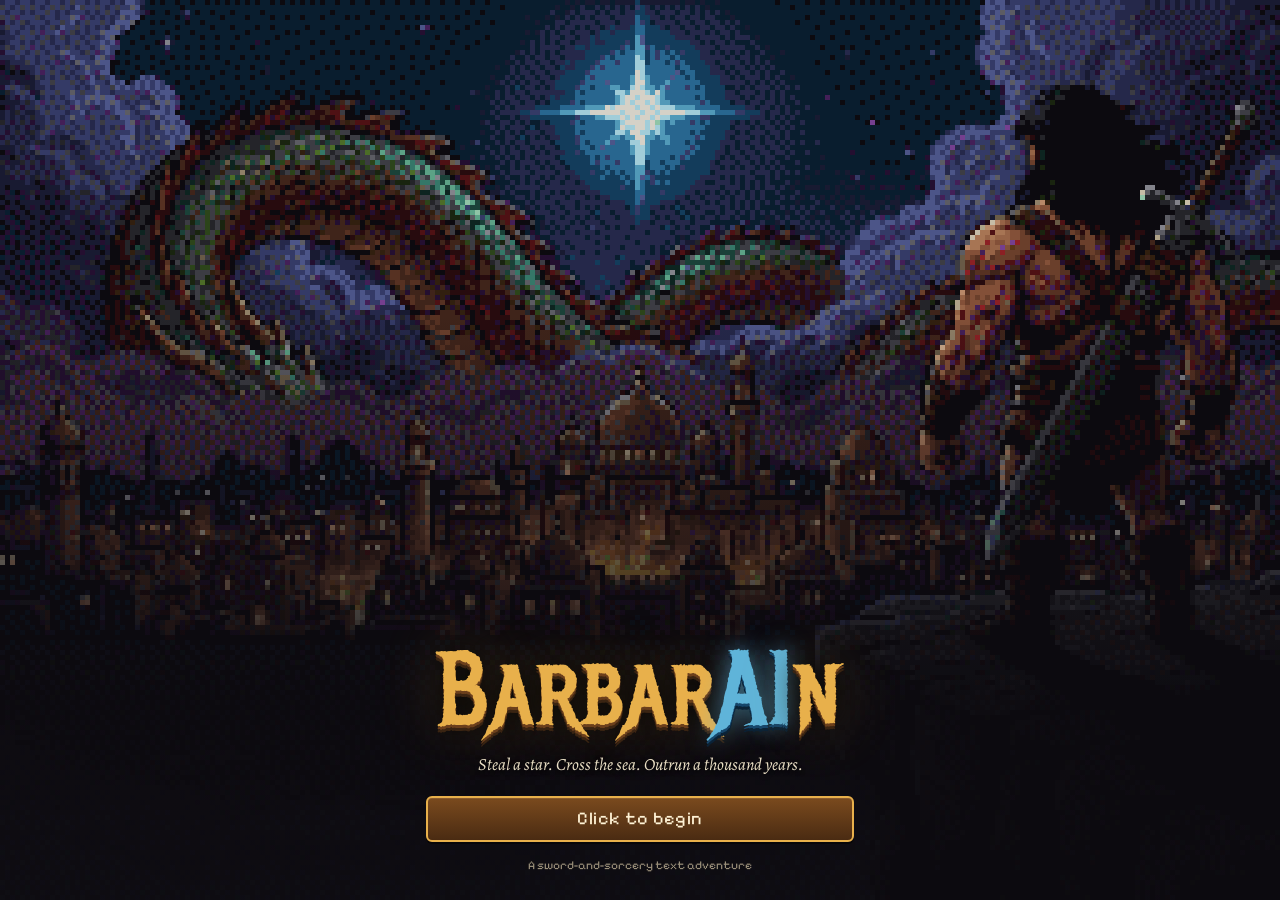
==== game/index.html @ 77c01e41 "BarbarAIn: sword-and-sorcery text adventure RPG (gamegen v6 run) Five chapters, three endings (C gat" ====
<!doctype html>
<html lang="en">
<head>
<meta charset="utf-8">
<meta name="viewport" content="width=device-width, initial-scale=1, viewport-fit=cover">
<title>BarbarAIn: a sword-and-sorcery text adventure RPG</title>
<meta name="description" content="Steal a star, cross the sea, outrun a thousand years and kill the dragon between worlds. A 16-bit text adventure RPG of the Hyborian Age, for desktop and phone.">
<meta name="theme-color" content="#0e0c12">
<link rel="icon" type="image/png" href="favicon.png">
<link rel="apple-touch-icon" href="apple-touch-icon.png">
<link rel="manifest" href="manifest.webmanifest">
<meta property="og:type" content="website">
<meta property="og:title" content="BarbarAIn">
<meta property="og:description" content="Steal a star, cross the sea, outrun a thousand years and kill the dragon between worlds. A 16-bit sword-and-sorcery text adventure RPG.">
<meta property="og:image" content="social-card.jpg">
<meta property="og:image:width" content="1200">
<meta property="og:image:height" content="630">
<meta property="og:image:alt" content="BarbarAIn: a Cimmerian barbarian above the city of Shadizar under a blue star">
<meta name="twitter:card" content="summary_large_image">
<meta name="twitter:title" content="BarbarAIn">
<meta name="twitter:description" content="A 16-bit sword-and-sorcery text adventure RPG of the Hyborian Age.">
<meta name="twitter:image" content="social-card.jpg">
<link rel="preload" href="fonts/MetalMania-Regular.woff2" as="font" type="font/woff2" crossorigin>
<link rel="preload" href="fonts/Alegreya.woff2" as="font" type="font/woff2" crossorigin>
<link rel="preload" href="fonts/PixelifySans.woff2" as="font" type="font/woff2" crossorigin>
<link rel="preload" href="assets/bg/bg-title.png" as="image">
<link rel="stylesheet" href="styles.css">
</head>
<body>
<div id="app" class="booting">
  <!-- Title -->
  <section id="title" class="screen" aria-label="Title">
    <div id="title-art"></div>
    <div id="title-inner">
      <h1 id="logo">Barbar<span>AI</span>n</h1>
      <p id="tagline">Steal a star. Cross the sea. Outrun a thousand years.</p>
      <div id="title-menu"></div>
      <p id="title-foot"></p>
    </div>
  </section>

  <!-- Game -->
  <section id="game" class="screen" aria-label="Game">
    <header id="topbar">
      <div id="chap-name"></div>
      <div id="gold"></div>
      <button id="btn-menu" class="iconbtn" data-act="menu" aria-label="Menu"></button>
    </header>
    <div id="main">
      <div id="left">
        <div id="scene-wrap">
          <canvas id="scene" width="320" height="180"></canvas>
          <div id="scene-fx"></div>
          <div id="room-label"></div>
          <div id="speaker"></div>
          <button id="scene-toggle" class="iconbtn small" data-act="scene-toggle" aria-label="Show or hide the picture"></button>
        </div>
        <div id="party"></div>
        <div id="log" aria-live="polite"></div>
      </div>
      <div id="right">
        <div id="party-wide"></div>
        <div id="dock">
          <nav id="tabs"></nav>
          <div id="dock-body"></div>
        </div>
        <form id="cmd" autocomplete="off">
          <input id="cmd-input" type="text" placeholder="Type a command: look, n, take rope…" aria-label="Command">
        </form>
      </div>
    </div>
  </section>

  <div id="modal" class="hidden" role="dialog" aria-modal="true">
    <div id="modal-panel">
      <header id="modal-head"><h2 id="modal-title"></h2><button id="modal-close" class="iconbtn" data-act="modal-close" aria-label="Close"></button></header>
      <div id="modal-body"></div>
    </div>
  </div>
  <div id="card" class="hidden"></div>
  <div id="toasts"></div>
</div>
<script type="module" src="src/main.js"></script>
</body>
</html>
---- game/styles.css ----
@font-face { font-family: 'Metal Mania'; src: url(fonts/MetalMania-Regular.woff2) format('woff2'); font-display: block; }
@font-face { font-family: 'Alegreya'; src: url(fonts/Alegreya.woff2) format('woff2'); font-weight: 400 900; font-display: block; }
@font-face { font-family: 'Alegreya'; src: url(fonts/Alegreya-Italic.woff2) format('woff2'); font-style: italic; font-weight: 400 900; font-display: block; }
@font-face { font-family: 'Pixelify Sans'; src: url(fonts/PixelifySans.woff2) format('woff2'); font-weight: 400 700; font-display: block; }

:root {
  --ink: #0e0c12;
  --night: #1c1f3a;
  --night2: #14162b;
  --panel: #1a1520;
  --panel2: #241c26;
  --leather: #3a2618;
  --bronze: #a8622c;
  --bronze-l: #c9773a;
  --gold: #e8b04b;
  --gold-l: #f6d98a;
  --bone: #e9dec4;
  --bone-d: #a8977a;
  --red: #a3262a;
  --red-l: #d0503f;
  --verd: #3e8c7a;
  --verd-l: #6cbf9e;
  --blue: #5fb4d9;
  --violet: #8a4aa8;
  --text: #e9dec4;
  --dim: #9a8f7a;
  --safe-t: env(safe-area-inset-top, 0px);
  --safe-b: env(safe-area-inset-bottom, 0px);
  --safe-l: env(safe-area-inset-left, 0px);
  --safe-r: env(safe-area-inset-right, 0px);
  --prose: 17px;
  --ui: 'Pixelify Sans', ui-monospace, monospace;
  --serif: 'Alegreya', Georgia, serif;
  --display: 'Metal Mania', 'Alegreya', serif;
}

* { box-sizing: border-box; }
html, body { height: 100%; margin: 0; }
body {
  background: var(--ink); color: var(--text);
  font-family: var(--serif); font-size: var(--prose);
  overflow: hidden; touch-action: manipulation; user-select: none; -webkit-user-select: none;
  -webkit-tap-highlight-color: transparent; overscroll-behavior: none;
}
button { font: inherit; color: inherit; }
input { font: inherit; }
.hidden { display: none !important; }
em { color: var(--gold-l); font-style: italic; }

#app { position: fixed; inset: 0; overflow: hidden; }
#app.booting .screen { visibility: hidden; }
.screen { position: absolute; inset: 0; display: none; }
.screen.on { display: flex; }

/* ---------- buttons ---------- */
.btn {
  font-family: var(--ui); font-size: 16px; line-height: 1.1; letter-spacing: .02em;
  min-height: 46px; padding: 8px 12px; border-radius: 6px; cursor: pointer;
  background: linear-gradient(#3b2a20, #241913); color: var(--bone);
  border: 2px solid #6b3f1c; box-shadow: inset 0 1px 0 rgba(255,220,160,.12), 0 2px 0 #0008;
  display: inline-flex; align-items: center; justify-content: center; gap: 8px; text-align: center;
  text-wrap: balance; touch-action: manipulation;
}
.btn:hover { border-color: var(--bronze-l); }
.btn:active { transform: translateY(1px); filter: brightness(1.15); }
.btn:focus-visible { outline: 2px solid var(--gold); outline-offset: 2px; }
.btn.primary { background: linear-gradient(#7a4a1e, #4a2b12); border-color: var(--gold); color: #fff3d6; }
.btn.danger { background: linear-gradient(#5c1418, #3a0c0f); border-color: var(--red-l); }
.btn.ghost { background: transparent; border-color: #4a3a2e; box-shadow: none; }
.btn[disabled], .btn.off { opacity: .45; cursor: default; filter: grayscale(.6); }
.btn .k { font-size: 12px; color: var(--dim); }
.btn .sub { display: block; font-size: 12px; color: var(--dim); margin-top: 2px; }
.btn svg, .iconbtn svg { width: 20px; height: 20px; flex: none; }
.btn.dot::after, .chip.dot::after {
  content: ''; width: 8px; height: 8px; border-radius: 50%; background: var(--gold);
  box-shadow: 0 0 6px var(--gold); flex: none;
}
.iconbtn {
  width: 44px; height: 44px; border-radius: 8px; border: 2px solid #4a3a2e; cursor: pointer;
  background: linear-gradient(#2e2119, #1c140f); color: var(--bone); display: inline-grid; place-items: center; padding: 0;
}
.iconbtn.small { width: 34px; height: 34px; }
.iconbtn:active { filter: brightness(1.2); }

/* ---------- title ---------- */
#title { align-items: center; justify-content: center; flex-direction: column; background: #07060a; }
#title-art {
  position: absolute; inset: 0; background: #0e0c12 center / cover no-repeat;
  image-rendering: pixelated; filter: brightness(.85);
}
#title-art::after { content: ''; position: absolute; inset: 0; background: linear-gradient(transparent 35%, #0e0c12ee 78%); }
#title-inner {
  position: relative; display: flex; flex-direction: column; align-items: center; gap: 10px;
  width: min(92vw, 460px); margin-top: auto; padding: 0 16px calc(28px + var(--safe-b));
}
#logo {
  font-family: var(--display); font-weight: 400; margin: 0; line-height: 1;
  font-size: clamp(52px, 14vw, 104px); color: var(--gold);
  text-shadow: 0 3px 0 #6b3f1c, 0 6px 0 #3a2412, 0 0 30px #000, 0 0 60px #e8b04b55;
  letter-spacing: .02em;
}
#logo span { color: var(--blue); text-shadow: 0 3px 0 #16466b, 0 6px 0 #0b2236, 0 0 24px #5fb4d9aa; }
#tagline { margin: 0 0 10px; font-style: italic; color: var(--bone); text-align: center; text-wrap: balance; text-shadow: 0 2px 4px #000; }
#title-menu { display: grid; gap: 10px; width: 100%; }
#title-menu .btn { width: 100%; font-size: 18px; }
#title-foot { font-family: var(--ui); font-size: 12px; color: var(--dim); margin: 6px 0 0; text-align: center; }
.tap-start { animation: pulse 1.6s ease-in-out infinite; }
@keyframes pulse { 50% { filter: brightness(1.35); } }

/* ---------- game layout (phone portrait default) ---------- */
#game { flex-direction: column; background: radial-gradient(ellipse at top, #1c1f3a 0%, #0e0c12 70%); padding: var(--safe-t) var(--safe-r) 0 var(--safe-l); }
#topbar {
  flex: none; height: 42px; display: flex; align-items: center; gap: 10px; padding: 0 8px 0 12px;
  border-bottom: 1px solid #3a2a20; background: #0e0c12cc;
}
#chap-name { flex: 1; min-width: 0; font-family: var(--display); color: var(--gold); font-size: 19px; white-space: nowrap; overflow: hidden; text-overflow: ellipsis; }
#gold { font-family: var(--ui); color: var(--gold-l); font-size: 15px; display: flex; align-items: center; gap: 4px; }
#gold img { width: 16px; height: 16px; image-rendering: pixelated; }
#topbar .iconbtn { width: 38px; height: 38px; }
#main { flex: 1; min-height: 0; display: flex; flex-direction: column; }
#left { flex: 1; min-height: 0; display: flex; flex-direction: column; }
#right { flex: none; display: flex; flex-direction: column; min-height: 0; }

#scene-wrap {
  position: relative; flex: none; align-self: center; margin-top: 6px;
  border: 3px solid #4a2b12; border-radius: 4px; box-shadow: 0 0 0 1px #000, 0 6px 18px #000a;
  background: #000; overflow: hidden; transition: height .25s ease;
}
#scene { display: block; width: 100%; height: 100%; image-rendering: pixelated; }
#scene-fx { position: absolute; inset: 0; pointer-events: none; overflow: hidden; }
#room-label {
  position: absolute; left: 6px; bottom: 6px; max-width: calc(100% - 60px);
  font-family: var(--ui); font-size: 14px; color: #fff3d6; background: #0e0c12cc; padding: 3px 8px; border-radius: 4px;
  border: 1px solid #6b3f1c; white-space: nowrap; overflow: hidden; text-overflow: ellipsis;
}
#scene-toggle { position: absolute; right: 4px; top: 4px; opacity: .8; }
#speaker { position: absolute; left: 6px; bottom: 6px; display: none; align-items: flex-end; gap: 6px; pointer-events: none; }
#speaker.on { display: flex; }
#speaker canvas { image-rendering: pixelated; background: #0e0c12cc; border: 2px solid var(--bronze); border-radius: 4px; }
#speaker .nm { font-family: var(--ui); background: #0e0c12dd; padding: 2px 8px; border-radius: 4px; color: var(--gold-l); border: 1px solid #6b3f1c; font-size: 14px; margin-bottom: 2px; }
#game.scene-small #scene-wrap { height: 64px !important; }
#game.scene-small #speaker canvas { display: none; }

/* party strip */
#party { flex: none; display: flex; gap: 6px; padding: 6px 8px 0; justify-content: center; flex-wrap: nowrap; }
.pm {
  flex: 1 1 0; min-width: 0; max-width: 180px; display: flex; align-items: center; gap: 6px;
  background: #1a1520cc; border: 1px solid #3a2a20; border-radius: 6px; padding: 3px 5px; cursor: pointer; position: relative;
}
.pm canvas { width: 30px; height: 30px; image-rendering: pixelated; flex: none; border-radius: 3px; background: #0e0c12; }
.pm .info { flex: 1; min-width: 0; }
.pm .nm { font-family: var(--ui); font-size: 12px; color: var(--bone); white-space: nowrap; overflow: hidden; text-overflow: ellipsis; display: flex; justify-content: space-between; gap: 4px; }
.pm .nm b { font-weight: 400; color: var(--dim); }
.bar { height: 5px; background: #000; border-radius: 3px; overflow: hidden; margin-top: 2px; }
.bar i { display: block; height: 100%; background: linear-gradient(#e0574a, #a3262a); transition: width .3s; }
.bar.mp i { background: linear-gradient(#7cc8ef, #2f78a8); }
.pm .nums { font-family: var(--ui); font-size: 11px; color: var(--dim); display: none; }
.pm.active { border-color: var(--gold); box-shadow: 0 0 8px #e8b04b88; }
.pm.down { filter: grayscale(1) brightness(.6); }
.pm.flash { animation: hurt .35s; }
@keyframes hurt { 30% { background: #a3262a; transform: translateX(-3px); } 60% { transform: translateX(3px); } }
.pm.healfx { animation: healfx .5s; }
@keyframes healfx { 40% { background: #1f4d42; box-shadow: 0 0 12px #6cbf9e; } }
.pm .float { position: absolute; right: 6px; top: -6px; font-family: var(--ui); font-size: 16px; font-weight: 700; pointer-events: none; animation: floatup 1s forwards; text-shadow: 0 2px 0 #000; }
@keyframes floatup { from { opacity: 1; transform: translateY(0); } to { opacity: 0; transform: translateY(-22px); } }
#game.battle .pm .nums { display: block; }
#game.battle .pm canvas { width: 36px; height: 36px; }

/* log */
#log {
  flex: 1; min-height: 60px; overflow-y: auto; padding: 8px 14px 16px; line-height: 1.45;
  user-select: text; -webkit-user-select: text; scroll-behavior: smooth; overscroll-behavior: contain;
  mask-image: linear-gradient(transparent 0, #000 14px);
}
#log p { margin: 0 0 .7em; text-wrap: pretty; }
#log .new { animation: fadein .35s ease-out both; }
@keyframes fadein { from { opacity: 0; transform: translateY(4px); } }
#log h3 {
  font-family: var(--display); font-weight: 400; color: var(--gold); font-size: 22px; margin: 14px 0 6px;
  display: flex; align-items: center; gap: 10px;
}
#log h3::after { content: ''; flex: 1; height: 1px; background: linear-gradient(90deg, #6b3f1c, transparent); }
#log .speech { display: flex; gap: 10px; align-items: flex-start; margin: 0 0 .7em; }
#log .speech canvas { width: 40px; height: 40px; image-rendering: pixelated; flex: none; border: 1px solid #6b3f1c; border-radius: 4px; background: #0e0c12; margin-top: 3px; }
#log .speech .who { display: block; font-family: var(--ui); font-size: 13px; color: var(--gold); letter-spacing: .04em; }
#log .speech.party .who { color: var(--blue); }
#log .speech p { margin: 0; }
#log .sys { font-family: var(--ui); font-size: 14px; color: var(--verd-l); margin: 0 0 .6em; }
#log .sys.bad { color: var(--red-l); }
#log .sys.gold { color: var(--gold-l); }
#log .sys.xp { color: #b9a6ff; }
#log .you { color: var(--dim); font-family: var(--ui); font-size: 14px; margin: 0 0 .5em; }
#log .you::before { content: '› '; color: var(--bronze-l); }
#log .battle { font-family: var(--ui); font-size: 14px; color: var(--bone); margin: 0 0 .35em; line-height: 1.35; }
#log .battle .w { color: var(--gold); }
#log .battle .c { color: var(--red-l); }
#log .divider { height: 1px; background: #3a2a20; margin: 10px 0; }

/* dock */
#dock { flex: none; display: flex; flex-direction: column; background: linear-gradient(#1a1418, #110d12); border-top: 2px solid #4a2b12; padding: 0 8px calc(8px + var(--safe-b)); }
#tabs { display: flex; gap: 4px; padding: 6px 0; }
#tabs .tab {
  flex: 1; min-width: 0; min-height: 44px; font-family: var(--ui); font-size: 13px; border-radius: 6px;
  background: #1f1719; border: 1px solid #3a2a20; color: var(--dim); display: flex; flex-direction: column; align-items: center; justify-content: center; gap: 1px; cursor: pointer; position: relative; padding: 2px;
}
#tabs .tab svg { width: 20px; height: 20px; }
#tabs .tab.on { color: var(--gold-l); border-color: var(--bronze); background: #2a1d17; }
#tabs .tab .badge { position: absolute; top: 3px; right: calc(50% - 20px); width: 8px; height: 8px; border-radius: 50%; background: var(--gold); box-shadow: 0 0 6px var(--gold); }
#dock-body { display: flex; flex-wrap: wrap; gap: 6px; align-content: flex-start; min-height: 100px; max-height: 32vh; overflow-y: auto; padding-bottom: 2px; }
#dock-body .btn { flex: 1 1 calc(50% - 6px); min-width: 0; }
#dock-body .btn.full { flex-basis: 100%; }
#dock-body .btn.third { flex-basis: calc(33.33% - 6px); }
#dock-body .row-label { flex-basis: 100%; font-family: var(--ui); font-size: 12px; color: var(--dim); margin: 2px 2px -2px; letter-spacing: .05em; text-transform: uppercase; }
#dock-body .chip { justify-content: flex-start; text-align: left; }
#dock-body .chip.person { border-color: #3e8c7a; }
#dock-body .exit { justify-content: flex-start; text-align: left; }
#dock-body .exit .dir { font-size: 12px; color: var(--gold); min-width: 22px; }
#dock-body .exit.blocked { opacity: .6; border-style: dashed; }
#dock-body .prompt { flex-basis: 100%; font-family: var(--ui); font-size: 14px; color: var(--gold-l); margin: 4px 2px 0; }
#cmd { display: none; padding: 6px 8px 8px; }
#cmd input {
  width: 100%; background: #0e0c12; color: var(--bone); border: 1px solid #4a3a2e; border-radius: 6px; padding: 9px 10px;
  font-family: var(--ui); font-size: 15px; user-select: text;
}
#cmd input:focus { outline: 1px solid var(--bronze-l); }
#party-wide { display: none; }

/* ---------- wide (desktop) ---------- */
#game.wide #main { flex-direction: row; gap: 14px; padding: 10px 14px 12px; }
#game.wide #left { flex: 1; }
#game.wide #right { width: 380px; border-left: 1px solid #2a2020; padding-left: 14px; }
#game.wide #party { display: none; }
#game.wide #party-wide { display: grid; gap: 6px; margin-bottom: 8px; }
#game.wide #party-wide .pm { max-width: none; padding: 6px 8px; }
#game.wide #party-wide .pm canvas { width: 48px; height: 48px; }
#game.wide #party-wide .pm .nm { font-size: 14px; }
#game.wide #party-wide .pm .nums { display: block; }
#game.wide #party-wide .bar { height: 7px; }
#game.wide #dock { flex: 1; min-height: 0; border-top: 0; background: none; padding: 0; }
#game.wide #dock-body { max-height: none; flex: 1; overflow-y: auto; }
#game.wide #cmd { display: block; padding: 8px 0 0; }
#game.wide #log { font-size: 18px; padding: 10px 6px 16px; }
#game.wide #scene-wrap { margin-top: 0; }
#game.wide #scene-toggle { display: none; }

/* ---------- landscape phone / small window ---------- */
#game.land #main { flex-direction: row; }
#game.land #left { flex: 1.15; }
#game.land #right { flex: 1; border-left: 1px solid #2a2020; }
#game.land #dock { flex: 1; min-height: 0; border-top: 0; }
#game.land #dock-body { max-height: none; flex: 1; }
#game.land #topbar { height: 36px; }
#game.land #scene-toggle { display: none; }
#game.land #log { padding: 6px 10px 10px; font-size: 16px; }

/* ---------- modal ---------- */
#modal { position: absolute; inset: 0; z-index: 20; background: #000a; display: flex; align-items: center; justify-content: center; padding: calc(10px + var(--safe-t)) 10px calc(10px + var(--safe-b)); }
#modal-panel {
  width: min(720px, 100%); max-height: 100%; display: flex; flex-direction: column;
  background: linear-gradient(#211a1d, #151015); border: 2px solid #6b3f1c; border-radius: 10px; box-shadow: 0 10px 40px #000;
}
#modal-head { display: flex; align-items: center; gap: 8px; padding: 8px 8px 8px 16px; border-bottom: 1px solid #3a2a20; }
#modal-title { flex: 1; margin: 0; font-family: var(--display); font-weight: 400; color: var(--gold); font-size: 26px; }
#modal-body { overflow-y: auto; padding: 12px 14px 16px; font-family: var(--ui); font-size: 15px; }
#modal-body p { font-family: var(--serif); font-size: 16px; line-height: 1.45; margin: 0 0 .7em; }
.seg { display: flex; gap: 4px; flex-wrap: wrap; margin-bottom: 10px; }
.seg button { font-family: var(--ui); font-size: 13px; min-height: 36px; padding: 4px 10px; border-radius: 16px; border: 1px solid #4a3a2e; background: #1f1719; color: var(--dim); cursor: pointer; }
.seg button.on { color: var(--ink); background: var(--gold); border-color: var(--gold); }
.list { display: grid; gap: 6px; }
.row {
  display: flex; align-items: center; gap: 10px; padding: 8px; border-radius: 8px; background: #1d161a; border: 1px solid #33262a; cursor: pointer; text-align: left; width: 100%;
  min-height: 52px; color: var(--bone);
}
.row:hover { border-color: var(--bronze); }
.row.sel { border-color: var(--gold); background: #2a1f1a; }
.row .ic { width: 32px; height: 32px; image-rendering: pixelated; flex: none; }
.row .main { flex: 1; min-width: 0; }
.row .t { display: flex; gap: 6px; align-items: baseline; flex-wrap: wrap; }
.row .t b { font-weight: 400; color: var(--bone); }
.row .t .n { color: var(--dim); font-size: 13px; }
.row .t .new { font-size: 11px; color: var(--ink); background: var(--gold); border-radius: 3px; padding: 0 4px; }
.row .t .eq { font-size: 11px; color: var(--ink); background: var(--verd-l); border-radius: 3px; padding: 0 4px; }
.row .d { color: var(--dim); font-size: 13px; margin-top: 2px; }
.row .side { text-align: right; font-size: 13px; color: var(--gold-l); flex: none; }
.row.junk b { color: var(--dim); }
.up { color: #7fe08a; } .down { color: #ff7a6a; } .same { color: var(--dim); }
.deltas { display: flex; gap: 6px; flex-wrap: wrap; margin-top: 3px; font-size: 12px; }
.deltas span { display: inline-flex; align-items: center; gap: 3px; background: #0e0c12; border-radius: 4px; padding: 1px 5px; }
.deltas canvas { width: 14px; height: 14px; image-rendering: pixelated; }
.detail { background: #120e12; border: 1px solid #33262a; border-radius: 8px; padding: 10px; margin: 10px 0; }
.detail h4 { margin: 0 0 4px; font-weight: 400; color: var(--gold-l); font-size: 17px; }
.detail .flav { font-family: var(--serif); font-style: italic; color: var(--bone-d); margin: 2px 0 6px; font-size: 15px; }
.actions { display: flex; gap: 6px; flex-wrap: wrap; margin-top: 8px; }
.actions .btn { flex: 1 1 auto; }
.tag { display: inline-block; font-size: 11px; padding: 1px 5px; border-radius: 3px; background: #33262a; color: var(--bone); margin-right: 3px; }
.tag.slash { background: #5c1418; } .tag.pierce { background: #16466b; } .tag.blunt { background: #47474f; }
.tag.fire { background: #a8622c; } .tag.lightning { background: #4f2466; } .tag.holy { background: #a8977a; color: #111; } .tag.star { background: #2f78a8; } .tag.cold { background: #5fb4d9; color: #111; }
.stats { display: grid; grid-template-columns: repeat(auto-fill, minmax(100px, 1fr)); gap: 4px 12px; margin: 8px 0; }
.stats div { display: flex; justify-content: space-between; border-bottom: 1px dotted #33262a; padding: 2px 0; }
.stats div b { font-weight: 400; color: var(--dim); }
.member-head { display: flex; gap: 12px; align-items: center; }
.member-head canvas { width: 96px; height: 96px; image-rendering: pixelated; border: 2px solid var(--bronze); border-radius: 6px; background: #0e0c12; flex: none; }
.member-head h4 { margin: 0; font-family: var(--display); font-weight: 400; font-size: 26px; color: var(--gold); }
.member-head .role { color: var(--dim); font-size: 13px; }
.slots { display: grid; gap: 6px; margin-top: 8px; }
.quest { border-left: 3px solid var(--bronze); padding: 4px 10px; margin: 8px 0; }
.quest.side { border-color: var(--verd); }
.quest.donep { border-color: #33262a; opacity: .6; }
.quest h4 { margin: 0; font-weight: 400; color: var(--gold-l); }
.quest p { margin: 2px 0 0 !important; }
.hintbox { background: #10140f; border: 1px solid #1f4d42; border-radius: 8px; padding: 10px; margin-top: 12px; }
.map { position: relative; margin: 6px auto; }
.map .cell { position: absolute; border: 2px solid #6b3f1c; background: #241c26; border-radius: 4px; font-size: 10px; line-height: 1.1; color: var(--bone); display: grid; place-items: center; text-align: center; padding: 2px; overflow: hidden; }
.map .cell.here { border-color: var(--gold); background: #4a2b12; box-shadow: 0 0 10px #e8b04b88; }
.map .cell.unknown { border-style: dashed; color: transparent; background: #15111a; }
.map svg { position: absolute; inset: 0; pointer-events: none; }
.slotrow .meta { color: var(--dim); font-size: 12px; }
.setting { display: flex; align-items: center; justify-content: space-between; gap: 10px; padding: 10px 0; border-bottom: 1px solid #2a2020; }
.setting .lbl { flex: 1; }
.setting .lbl small { display: block; color: var(--dim); font-size: 12px; }

/* full-screen card: chapter titles, scenes, endings */
#card {
  position: absolute; inset: 0; z-index: 30; background: #07060a; display: flex; flex-direction: column; align-items: center; justify-content: safe center; overflow-y: auto;
  padding: calc(16px + var(--safe-t)) 16px calc(16px + var(--safe-b)); gap: 14px; animation: fadein .5s both;
}
#card canvas { width: min(100%, 960px, calc((100dvh - 330px) * 16 / 9)); min-width: min(100%, 300px); aspect-ratio: 16/9; image-rendering: pixelated; border: 3px solid #4a2b12; border-radius: 4px; box-shadow: 0 8px 30px #000; flex: none; }
#card .cap { max-width: 680px; text-align: center; line-height: 1.5; text-wrap: pretty; flex: none; }
#card .cap p { margin: 0 0 .6em; }
#card h2 { font-family: var(--display); font-weight: 400; color: var(--gold); font-size: clamp(30px, 7vw, 54px); margin: 0; text-align: center; text-wrap: balance; text-shadow: 0 3px 0 #3a2412; line-height: 1.05; }
#card .kicker { font-family: var(--ui); color: var(--bronze-l); letter-spacing: .2em; text-transform: uppercase; font-size: 13px; }
#card .btns { display: flex; gap: 10px; flex-wrap: wrap; justify-content: center; }
#card .btns .btn { min-width: 180px; }

/* toasts */
#toasts { position: absolute; left: 50%; top: calc(48px + var(--safe-t)); transform: translateX(-50%); z-index: 40; display: flex; flex-direction: column; gap: 6px; align-items: center; pointer-events: none; width: min(92vw, 420px); }
.toast { font-family: var(--ui); font-size: 14px; background: #1a1418f2; border: 1px solid var(--bronze); color: var(--gold-l); padding: 7px 14px; border-radius: 18px; box-shadow: 0 4px 14px #000a; animation: toast 2.6s forwards; text-align: center; }
@keyframes toast { 0% { opacity: 0; transform: translateY(-8px); } 10%, 80% { opacity: 1; transform: none; } 100% { opacity: 0; } }

/* battle feedback on the scene */
.dmg { position: absolute; font-family: var(--ui); font-weight: 700; font-size: 20px; color: #fff; text-shadow: 0 2px 0 #000, 0 0 6px #000; animation: dmg 1s forwards; transform: translate(-50%, 0); white-space: nowrap; }
.dmg.heal { color: #8ff0a8; }
.dmg.weak { color: var(--gold); }
.dmg.miss { color: var(--dim); font-size: 16px; }
.dmg .tagw { display: block; font-size: 11px; letter-spacing: .1em; }
@keyframes dmg { 0% { opacity: 0; margin-top: 6px; } 15% { opacity: 1; margin-top: -10px; } 70% { opacity: 1; } 100% { opacity: 0; margin-top: -30px; } }
.shake { animation: shake .35s; }
@keyframes shake { 20% { transform: translate(-4px, 2px); } 40% { transform: translate(4px, -2px); } 60% { transform: translate(-3px, -1px); } 80% { transform: translate(2px, 1px); } }
.queue { position: absolute; right: 4px; top: 4px; display: flex; gap: 3px; }
.queue canvas { width: 22px; height: 22px; image-rendering: pixelated; border: 1px solid #6b3f1c; border-radius: 3px; background: #0e0c12cc; }
.queue canvas:first-child { border-color: var(--gold); width: 28px; height: 28px; }

@media (prefers-reduced-motion: reduce) { * { animation-duration: .01ms !important; transition: none !important; } }

/* phone, exploring: a thin party row (faces 22px, HP bar only); full strip in battle */
#game:not(.wide):not(.battle) #party .pm { padding: 2px 5px; gap: 5px; }
#game:not(.wide):not(.battle) #party .pm canvas { width: 22px; height: 22px; }
#game:not(.wide):not(.battle) #party .pm .nm { font-size: 11px; }
#game:not(.wide):not(.battle) #party .bar { height: 4px; margin-top: 1px; }
#room-label { cursor: pointer; pointer-events: auto; }
#game.land #party { padding-top: 4px; }

/* phone: keep the hero in the title art; a compact dock so the story text gets the room */
@media (max-aspect-ratio: 1/1) { #title-art { background-position: 80% center; } }
#game:not(.wide):not(.land) #dock-body { max-height: min(30vh, 150px); }
#game:not(.wide):not(.land) #dock-body .btn { min-height: 44px; padding: 6px 10px; font-size: 15px; }
#game:not(.wide):not(.land) #tabs .tab { min-height: 42px; }
#game:not(.wide):not(.land) #dock-body .row-label:first-child { display: none; }
#modal-body p, .quest p, .row .d, .detail .flav, .setting .lbl small { text-wrap: pretty; }

#title-art .title-img { position: absolute; inset: 0; width: 100%; height: 100%; object-fit: cover; object-position: center; image-rendering: pixelated; }
@media (max-aspect-ratio: 1/1) { #title-art .title-img { object-position: 80% center; } }
#title-art::after { z-index: 1; }

/* battle: no command line; on phones all nine commands fit in three compact rows */
#game.battle #cmd { display: none; }
#game.battle:not(.wide) #dock-body { max-height: min(42vh, 200px); }
#game.battle:not(.wide) #dock-body .btn { flex-basis: calc(33.33% - 6px); min-height: 40px; padding: 4px 6px; font-size: 14px; }
#game.battle:not(.wide) #dock-body .btn .k { display: none; }
#game.battle:not(.wide) #dock-body .prompt { font-size: 12px; margin-top: 0; }

/* short landscape screens: a compact title */
@media (max-height: 460px) {
  #logo { font-size: 48px; }
  #tagline { margin-bottom: 4px; font-size: 14px; }
  #title-inner { gap: 6px; padding-bottom: calc(10px + var(--safe-b)); width: min(92vw, 640px); }
  #title-menu { grid-template-columns: 1fr 1fr; gap: 6px; }
  #title-menu .btn { min-height: 38px; font-size: 15px; }
  #title-menu > div { grid-column: span 2; }
}
/* phone party row: with a full party, faces and bars only */
#game:not(.wide):not(.battle) #party .pm .nm span { display: none; }
#game:not(.wide):not(.battle) #party .pm .nm { justify-content: flex-start; }
#game.battle:not(.wide) #party .pm .nm span { max-width: 4.5em; overflow: hidden; text-overflow: ellipsis; }

/* ---- polish pass ---- */
/* the subset pixel font has broken fi/fl ligatures: never use ligatures */
*, *::before, *::after { font-variant-ligatures: none; font-feature-settings: "liga" 0, "clig" 0; }
/* battles: the picture belongs to the enemies */
#game.battle #room-label, #game.battle #scene-toggle { display: none; }
.queue { left: 4px; right: auto; }
#game.battle:not(.wide) #party .pm .nm span, #game.battle:not(.wide) #party .pm .nums { display: none; }
#game.battle:not(.wide) #party .pm .nm { justify-content: flex-start; }
/* long prompts in the dock read in the story font */
#dock-body .prompt { font-family: var(--serif); font-size: 15px; color: var(--bone); line-height: 1.35; white-space: pre-line; }
/* cards: buttons always reachable; short screens get a smaller picture */
#card .btns { position: sticky; bottom: 0; padding: 8px 0 4px; background: linear-gradient(transparent, #07060a 30%); width: 100%; }
#card .cap ul { text-align: left; margin: 8px auto 0; padding-left: 1.2em; display: inline-block; }
#card .cap h4 { margin: 14px 0 0; font-family: var(--ui); font-weight: 400; color: var(--gold-l); letter-spacing: .08em; text-transform: uppercase; font-size: 13px; }
@media (max-height: 460px) {
  #card { gap: 6px; padding-top: 8px; }
  #card canvas { width: min(100%, calc(34vh * 16 / 9)); min-width: 0; }
  #card h2 { font-size: 28px; }
  #title-menu [data-act="title:load"] { grid-column: span 2; }
}
/* desktop with a big party: compact cards so the dock fits */
#game.wide #party-wide.many .pm { padding: 3px 6px; }
#game.wide #party-wide.many .pm canvas { width: 36px; height: 36px; }
#game.wide #party-wide.many { gap: 4px; }
/* toasts at the bottom of the story, clear of modal titles */
#toasts { top: auto; bottom: calc(24px + var(--safe-b)); }
#game.wide ~ #toasts { bottom: 24px; }
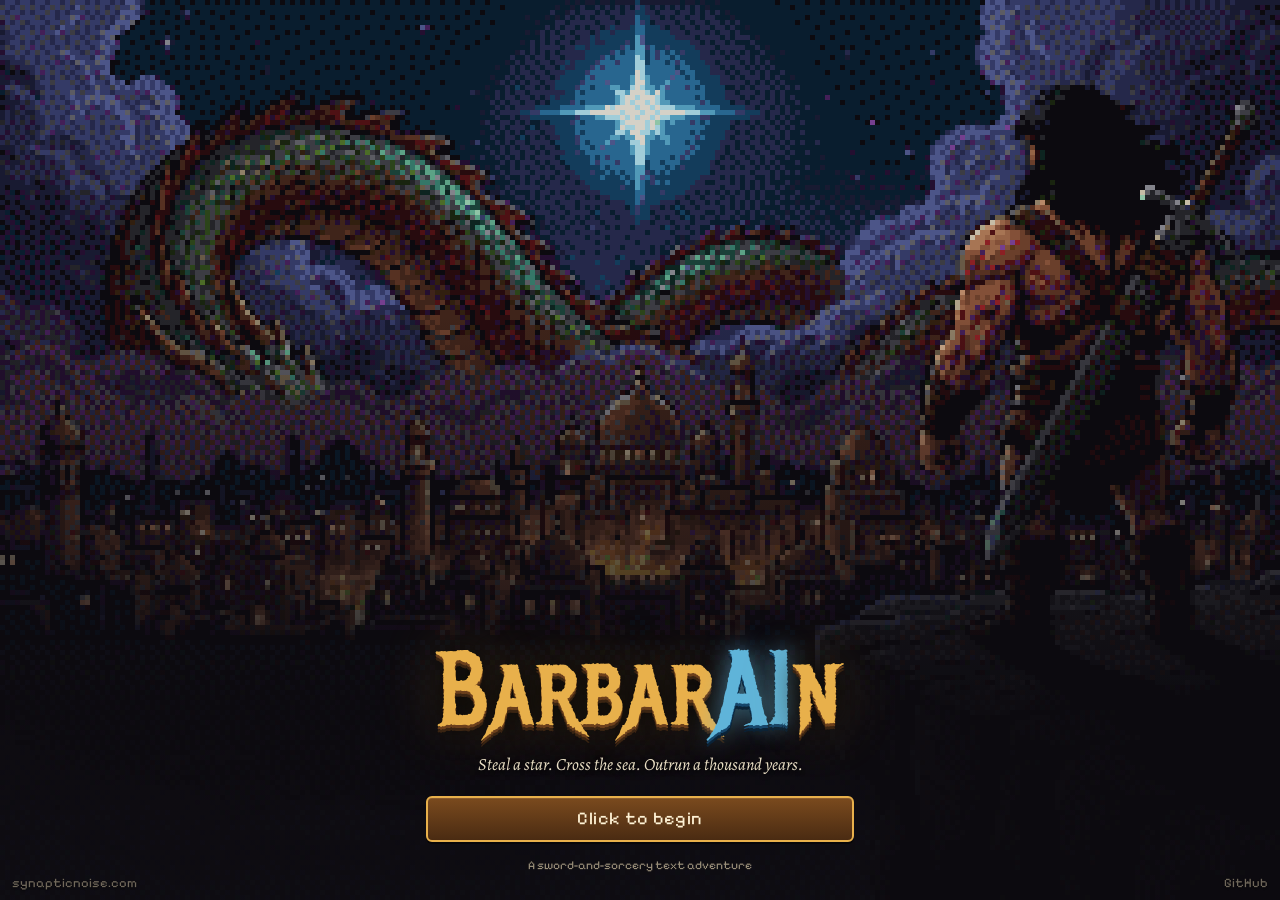
==== commit 3b043ec5: "Title screen: links to synapticnoise.com and the GitHub repo Co-Authored-By: Claude Opus 5.5 <norepl" ====
--- a/game/index.html
+++ b/game/index.html
@@ -9,17 +9,19 @@
 <link rel="icon" type="image/png" href="favicon.png">
 <link rel="apple-touch-icon" href="apple-touch-icon.png">
 <link rel="manifest" href="manifest.webmanifest">
+<link rel="canonical" href="https://barbarainv6.synapticnoise.com/">
 <meta property="og:type" content="website">
+<meta property="og:url" content="https://barbarainv6.synapticnoise.com/">
 <meta property="og:title" content="BarbarAIn">
 <meta property="og:description" content="Steal a star, cross the sea, outrun a thousand years and kill the dragon between worlds. A 16-bit sword-and-sorcery text adventure RPG.">
-<meta property="og:image" content="social-card.jpg">
+<meta property="og:image" content="https://barbarainv6.synapticnoise.com/social-card.jpg">
 <meta property="og:image:width" content="1200">
 <meta property="og:image:height" content="630">
 <meta property="og:image:alt" content="BarbarAIn: a Cimmerian barbarian above the city of Shadizar under a blue star">
 <meta name="twitter:card" content="summary_large_image">
 <meta name="twitter:title" content="BarbarAIn">
 <meta name="twitter:description" content="A 16-bit sword-and-sorcery text adventure RPG of the Hyborian Age.">
-<meta name="twitter:image" content="social-card.jpg">
+<meta name="twitter:image" content="https://barbarainv6.synapticnoise.com/social-card.jpg">
 <link rel="preload" href="fonts/MetalMania-Regular.woff2" as="font" type="font/woff2" crossorigin>
 <link rel="preload" href="fonts/Alegreya.woff2" as="font" type="font/woff2" crossorigin>
 <link rel="preload" href="fonts/PixelifySans.woff2" as="font" type="font/woff2" crossorigin>
@@ -37,6 +39,8 @@
       <div id="title-menu"></div>
       <p id="title-foot"></p>
     </div>
+    <a id="link-site" class="title-link" href="https://synapticnoise.com/">synapticnoise.com</a>
+    <a id="link-gh" class="title-link" href="https://github.com/zeveck/barbarain-v6" target="_blank" rel="noopener" title="BarbarAIn on GitHub: how it was made" aria-label="BarbarAIn on GitHub: how it was made">GitHub</a>
   </section>
 
   <!-- Game -->
--- a/game/styles.css
+++ b/game/styles.css
@@ -420,3 +420,15 @@
 /* toasts at the bottom of the story, clear of modal titles */
 #toasts { top: auto; bottom: calc(24px + var(--safe-b)); }
 #game.wide ~ #toasts { bottom: 24px; }
+
+/* title screen: small links in the lower corners (title only, hidden under dialogs and cards) */
+.title-link {
+  position: absolute; z-index: 2; bottom: calc(env(safe-area-inset-bottom) + 10px);
+  font-family: var(--ui); font-size: 13px; line-height: 1; color: var(--dim); text-decoration: none;
+  text-shadow: 0 1px 2px #000; opacity: .7; padding: 6px 6px; margin: -6px;
+}
+#link-site { left: calc(env(safe-area-inset-left) + 12px); }
+#link-gh { right: calc(env(safe-area-inset-right) + 12px); }
+.title-link:hover, .title-link:focus-visible { opacity: 1; color: var(--bone); text-decoration: underline; }
+#app:has(#modal:not(.hidden)) .title-link, #app:has(#card:not(.hidden)) .title-link { display: none; }
+@media (pointer: coarse), (max-width: 600px) { .title-link { font-size: 11px; } }
